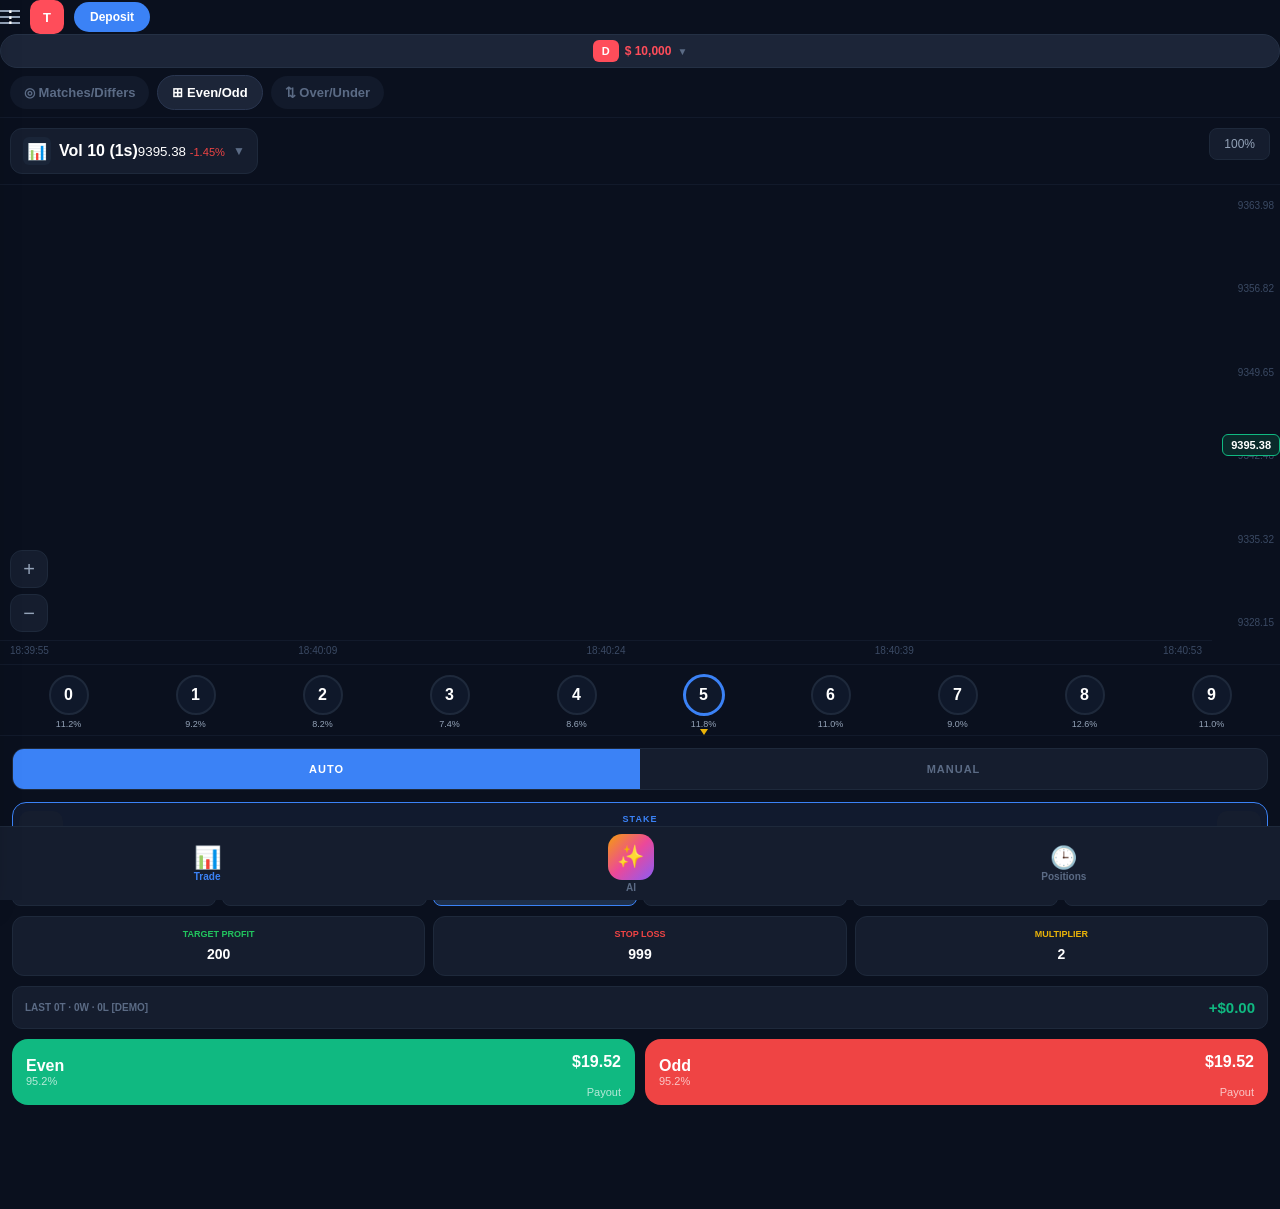
==== dashboard.html @ 3d6353e6 "Update dashboard.html" ====
<!DOCTYPE html>
<html>
<head>
<meta charset="UTF-8">
<meta name="viewport" content="width=device-width,initial-scale=1,maximum-scale=1,user-scalable=no">
<title>Vol 10 (1s) - Demo/Real</title>
<style>
*{margin:0;padding:0;box-sizing:border-box;font-family:Inter,Arial,sans-serif}
body{background:#0A101E;color:#fff;overflow-x:hidden;padding-bottom:90px}
.top{height:56px;background:#151D2E;display:flex;align-items:center;justify-content:space-between;padding:0 12px;border-bottom:1px solid #1E293B;position:sticky;top:0;z-index:20}
.top-l{display:flex;align-items:center;gap:10px}
.ham{width:20px;height:2px;background:#94a3b8;box-shadow:0 6px 0 #94a3b8,0 -6px 0 #94a3b8;cursor:pointer}
.t{width:34px;height:34px;background:#FF4D5A;border-radius:10px;display:flex;align-items:center;justify-content:center;font-weight:900;font-size:13px}
.dep-left{background:#3B82F6;border:none;color:#fff;padding:8px 16px;border-radius:20px;font-size:12px;font-weight:800;cursor:pointer}
.bal-wrap{position:relative}
.rbal{background:#1C2538;border-radius:20px;padding:5px 10px;display:flex;align-items:center;gap:6px;border:1px solid #243044;cursor:pointer;min-width:95px;justify-content:center}
.rbal .r{width:26px;height:22px;border-radius:6px;display:flex;align-items:center;justify-content:center;font-size:11px;font-weight:800;color:#fff}
.rbal .r.demo{background:#FF4D5A}.rbal .r.real{background:#3B82F6}
.rbal b{font-size:12px}
.bal-dropdown{position:absolute;top:40px;right:0;width:220px;background:#151D2E;border:1px solid #1E293B;border-radius:14px;z-index:100;display:none;overflow:hidden;box-shadow:0 10px 30px rgba(0,0,0,0.5)}
.bal-dropdown.open{display:block}
.acc-opt{padding:12px;display:flex;align-items:center;justify-content:space-between;cursor:pointer;border-bottom:1px solid #1E293B}
.acc-opt:last-child{border-bottom:none}
.acc-opt:hover{background:#1C2538}
.acc-opt .left{display:flex;align-items:center;gap:8px}
.acc-opt .circle{width:28px;height:28px;border-radius:8px;display:flex;align-items:center;justify-content:center;font-weight:800;font-size:12px;color:#fff}
.acc-opt .circle.demo{background:#FF4D5A}.acc-opt .circle.real{background:#3B82F6}
.acc-opt b{font-size:12px;display:block}.acc-opt small{font-size:10px;color:#94a3b8}
.acc-opt.on{background:#1E2F4A}
.reset-btn{margin:8px;background:#1C2538;border:1px solid #243044;border-radius:8px;padding:8px;text-align:center;font-size:11px;color:#94a3b8;cursor:pointer}
.reset-btn:hover{color:#fff;border-color:#3B82F6}

/* Side Menu & Overlay Styles */
.side-overlay{position:fixed;inset:0;background:rgba(0,0,0,0.5);z-index:9998;display:none}
.side-overlay.open{display:block}
.side-menu{position:fixed;top:0;left:-320px;width:280px;height:100%;background:#111622;color:#ffffff;transition:left 0.3s ease-in-out;z-index:9999;box-shadow:4px 0 15px rgba(0,0,0,0.6);display:flex;flex-direction:column;padding:16px;box-sizing:border-box;overflow-y:auto}
.side-menu.open{left:0}
.menu-top{display:flex;justify-content:space-between;align-items:center;margin-bottom:16px}
.menu-heading{font-size:16px;font-weight:700}
.menu-language{font-size:12px;background:#1C2538;padding:3px 6px;border-radius:4px;color:#94a3b8}
.menu-close{background:none;border:none;color:#fff;font-size:22px;cursor:pointer}
.menu-profile{display:flex;align-items:center;gap:12px;background:#1a2233;padding:10px;border-radius:8px;margin-bottom:12px}
.menu-avatar{width:38px;height:38px;background:#3B82F6;color:#fff;border-radius:50%;display:flex;align-items:center;justify-content:center;font-weight:bold;font-size:16px;flex-shrink:0}
.menu-profile-info{display:flex;flex-direction:column;overflow:hidden}
.menu-profile-info b{font-size:13px;color:#fff;text-overflow:ellipsis;overflow:hidden;white-space:nowrap}
.menu-profile-info small{font-size:11px;color:#9ca3af;text-overflow:ellipsis;overflow:hidden;white-space:nowrap;margin-top:2px}
.menu-brand{font-size:11px;color:#3B82F6;font-weight:800;margin-bottom:12px;letter-spacing:0.5px}
.menu-item{display:flex;align-items:center;gap:10px;color:#cbd5e1;text-decoration:none;padding:10px;border-radius:6px;font-size:13px;font-weight:500;cursor:pointer;transition:background 0.2s}
.menu-item:hover{background:#1c2538;color:#fff}
.menu-icon{font-size:16px;width:20px;text-align:center}
.menu-divider{height:1px;background:#1E293B;margin:8px 0}
.menu-logout{color:#ef4444 !important;font-weight:600}
.menu-footer{margin-top:auto;text-align:center;font-size:10px;color:#64748b;padding-top:10px}

.tabs{height:50px;display:flex;align-items:center;gap:8px;padding:0 10px;background:#0A101E;border-bottom:1px solid #121A2B;overflow-x:auto}
.tabs button{border:none;background:#121A2B;color:#5B6B85;font-size:13px;font-weight:600;padding:9px 14px;border-radius:20px;white-space:nowrap;cursor:pointer}
.tabs .on{background:#1C2538;color:#fff;border:1px solid #2A3650}
.vol-row{padding:10px;display:flex;justify-content:space-between;align-items:flex-start}
.vol-box{background:#151D2E;border:1px solid #1E293B;border-radius:12px;padding:8px 12px;display:flex;align-items:center;gap:8px;min-width:150px;cursor:pointer}
.p100{background:#151D2E;border:1px solid #1E293B;border-radius:8px;padding:8px 14px;font-size:12px;color:#94a3b8;cursor:pointer}
.chart{position:relative;width:100%;height:480px;background:#0A101E;overflow:hidden;border-top:1px solid #121A2B}
#cv{width:100%;height:100%}
.price-scale{position:absolute;right:0;top:10px;bottom:26px;width:68px;display:flex;flex-direction:column;justify-content:space-between;padding:5px 6px 10px 0;text-align:right;font-size:10px;color:#3B4A64;pointer-events:none}
.price-tag{position:absolute;right:0;background:#0A2A2A;border:1px solid #10B981;color:#fff;font-size:11px;font-weight:700;padding:4px 8px;border-radius:6px;transform:translateY(-50%);z-index:2}
.time-row{position:absolute;bottom:0;left:0;right:68px;height:24px;display:flex;justify-content:space-between;padding:4px 10px;font-size:10px;color:#3B4A64;border-top:1px solid #121A2B;background:#0A101E}
.zoom{position:absolute;left:10px;bottom:32px;display:flex;flex-direction:column;gap:6px;z-index:3}
.zoom button{width:38px;height:38px;background:#151D2E;border:1px solid #1E293B;border-radius:12px;color:#94a3b8;font-size:20px;cursor:pointer}
.digits{height:72px;background:#0A101E;border-top:1px solid #121A2B;border-bottom:1px solid #121A2B;display:flex;align-items:center;padding:0 6px;gap:2px;overflow-x:auto}
.di{flex:1;min-width:48px;text-align:center;position:relative;padding-top:4px;cursor:pointer}
.di .circle{width:40px;height:40px;border-radius:50%;border:2px solid #1E293B;margin:0 auto;display:flex;align-items:center;justify-content:center;background:#0F182A}
.di .circle.sel{border-color:#3B82F6;box-shadow:0 0 0 1px #3B82F6}
.di .tri{position:absolute;bottom:-6px;left:50%;transform:translateX(-50%);width:0;height:0;border-left:4px solid transparent;border-right:4px solid transparent;border-top:6px solid #EAB308;display:none}
.di.sel .tri{display:block}
.di small.perc{font-size:9px;color:#94a3b8;margin-top:4px;display:block}
.switch{margin:12px;background:#151D2E;border-radius:12px;display:flex;overflow:hidden;height:42px;border:1px solid #1E293B}
.switch button{flex:1;border:none;background:transparent;color:#5B6B85;font-size:11px;font-weight:800;letter-spacing:1px;cursor:pointer}
.switch .on{background:#3B82F6;color:#fff}
.stake-wrap{margin:0 12px;background:#111A2E;border:1.5px solid #3B82F6;border-radius:14px;height:62px;display:flex;align-items:center;padding:0 6px;gap:8px}
.stake-wrap button{width:44px;height:44px;background:#151D2E;border:none;border-radius:10px;color:#94a3b8;font-size:18px;cursor:pointer}
.stake-mid{flex:1;text-align:center;position:relative;cursor:pointer}
.stake-mid label{font-size:9px;color:#3B82F6;letter-spacing:1px;font-weight:800;display:block}
.stake-mid b{font-size:22px;font-weight:800;display:block;margin-top:2px}
.stake-mid i{position:absolute;left:10px;top:30px;color:#3B82F6;font-style:normal;font-size:14px;font-weight:800}
.chips{display:flex;gap:6px;margin:10px 12px}
.chips span{flex:1;background:#151D2E;border:1px solid #1E293B;border-radius:8px;padding:9px 0;text-align:center;font-size:11px;color:#5B6B85;font-weight:600;cursor:pointer}
.chips .on{background:#1E2F4A;border-color:#3B82F6;color:#60A5FA}
.boxes{display:grid;grid-template-columns:1fr 1fr 1fr;gap:8px;margin:0 12px}
.box{background:#151D2E;border:1px solid #1E293B;border-radius:12px;padding:12px 8px;text-align:center}
.box label{font-size:9px;font-weight:800;display:block;margin-bottom:6px}
.box.green label{color:#22c55e}.box.red label{color:#ef4444}.box.yellow label{color:#EAB308}
.box input{font-size:14px;font-weight:800;background:transparent;border:none;color:#fff;text-align:center;width:100%;outline:none}
.last{margin:10px 12px;background:#151D2E;border:1px solid #1E293B;border-radius:10px;padding:12px;display:flex;justify-content:space-between;align-items:center}
.last span{font-size:10px;color:#5B6B85;font-weight:700}
.last b{color:#10B981;font-size:15px;font-weight:800}
.buy{display:grid;grid-template-columns:1fr 1fr;gap:10px;margin:10px 12px 14px}
.buy button{border:none;border-radius:16px;height:66px;padding:12px 14px;text-align:left;position:relative;cursor:pointer}
.buy .even{background:#10B981}.buy .odd{background:#EF4444}
.buy b{font-size:16px;font-weight:800;display:block;color:#fff}
.buy small{font-size:11px;color:rgba(255,255,255,0.7);display:block}
.buy .pr{position:absolute;right:14px;top:14px;text-align:right}
.bottom{position:fixed;bottom:0;left:0;right:0;height:74px;background:#151D2E;border-top:1px solid #1E293B;display:flex;justify-content:space-around;align-items:center;z-index:20}
.bottom div{text-align:center;color:#5B6B85;font-size:10px;font-weight:600;cursor:pointer}
.bottom .on{color:#3B82F6}
.modal{position:fixed;inset:0;background:rgba(0,0,0,0.6);z-index:200;display:none;align-items:center;justify-content:center;padding:20px}
.modal.open{display:flex}
.modal-box{background:#151D2E;border:1px solid #1E293B;border-radius:16px;width:100%;max-width:340px;padding:20px}
.modal-box h3{font-size:14px;margin-bottom:12px}
.modal-box input{width:100%;background:#0A101E;border:1px solid #1E293B;border-radius:10px;padding:12px;color:#fff;font-size:14px;margin-bottom:12px}
.modal-box button{width:100%;background:#3B82F6;border:none;border-radius:10px;padding:12px;color:#fff;font-weight:800;cursor:pointer}
</style>
</head>
<body>
<div class="top-l">
  <!-- Three dots / Hamburger menu trigger with visible dots and pointer -->
  <div class="ham" onclick="toggleMenu()" title="Open Menu" style="cursor:pointer; display:flex; align-items:center; justify-content:center; font-size:16px; font-weight:bold; letter-spacing:1px; color:#fff;">⋮</div>
  <div class="t">T</div>
  <button class="dep-left" onclick="openDep()">Deposit</button>
</div>

  <div class="bal-wrap">
    <div class="rbal" id="balBtn" onclick="toggleBal()"><div class="r demo" id="balIcon">D</div><b id="balText" style="color:#FF4D5A">$ 10,000</b><span style="font-size:10px;color:#5B6B85">▼</span></div>
    <div class="bal-dropdown" id="balDrop">
      <div class="acc-opt on" id="demoOpt" onclick="switchAcc('demo')">
        <div class="left"><div class="circle demo">D</div><div><b>DEMO Account</b><small id="demoBalTxt">$10,000.00</small></div></div><span style="color:#3B82F6">✓</span>
      </div>
      <div class="acc-opt" id="realOpt" onclick="switchAcc('real')">
        <div class="left"><div class="circle real">R</div><div><b>REAL Account</b><small id="realBalTxt">$0.00</small></div></div><span></span>
      </div>
      <div class="reset-btn" onclick="resetDemo()">🔄 Reset Demo Balance to $10,000</div>
    </div>
  </div>
</div>
<!-- SIDE MENU OVERLAY -->
<div id="sideOverlay" onclick="toggleMenu()" style="position:fixed; inset:0; background:rgba(0,0,0,0.7); backdrop-filter:blur(4px); display:none; z-index:999;"></div>

<!-- SIDE MENU DRAWER -->
<aside id="sideMenu" style="position:fixed; top:0; left:-320px; width:300px; height:100%; background:#050c18; border-right:1px solid #1e293b; box-shadow:5px 0 25px rgba(0,0,0,0.5); transition:left 0.3s cubic-bezier(0.4, 0, 0.2, 1); z-index:1000; padding:16px; overflow-y:auto; box-sizing:border-box;">

  <!-- MENU HEADER -->
  <div style="display:flex; justify-content:space-between; align-items:center; margin-bottom:14px;">
    <div style="font-size:16px; font-weight:700; color:#fff;">Menu</div>
    <div style="display:flex; align-items:center; gap:12px">
      <span style="font-size:12px; background:#1C2538; border:1px solid #1e293b; padding:3px 6px; border-radius:4px; color:#94a3b8;">EN</span>
      <button onclick="toggleMenu()" style="background:none; border:none; color:#fff; font-size:22px; cursor:pointer;">×</button>
    </div>
  </div>

  <!-- DYNAMIC USER PROFILE -->
  <div style="display:flex; align-items:center; gap:12px; background:#091629; border:1px solid #1e293b; padding:12px; border-radius:12px; margin-bottom:12px;">
    <div id="menuAvatar" style="width:42px; height:42px; background:#3B82F6; color:#fff; border-radius:50%; display:flex; align-items:center; justify-content:center; font-weight:bold; font-size:18px; flex-shrink:0;">U</div>
    <div style="display:flex; flex-direction:column; overflow:hidden;">
      <b id="menuName" style="font-size:14px; color:#fff; text-overflow:ellipsis; overflow:hidden; white-space:nowrap;">My Account</b>
      <small id="menuEmail" style="font-size:11px; color:#94a3b8; text-overflow:ellipsis; overflow:hidden; white-space:nowrap; margin-top:2px;">Loading account...</small>
    </div>
  </div>

  <!-- MAIN NAVIGATION -->
  <div style="display:flex; flex-direction:column; gap:8px; margin-bottom:12px;">
    <button onclick="handleSidebarAction('deposit')" style="display:flex; align-items:center; justify-content:space-between; width:100%; background:#091629; border:1px solid #1e293b; color:#fff; padding:12px 14px; border-radius:12px; font-size:13px; font-weight:600; cursor:pointer; text-align:left; box-sizing:border-box;">
      <span>💳 Deposit</span><span style="color:#94a3b8; font-size:16px;">›</span>
    </button>
    <button onclick="handleSidebarAction('withdraw')" style="display:flex; align-items:center; justify-content:space-between; width:100%; background:#091629; border:1px solid #1e293b; color:#fff; padding:12px 14px; border-radius:12px; font-size:13px; font-weight:600; cursor:pointer; text-align:left; box-sizing:border-box;">
      <span>💸 Withdraw</span><span style="color:#94a3b8; font-size:16px;">›</span>
    </button>
    <button onclick="handleSidebarAction('history')" style="display:flex; align-items:center; justify-content:space-between; width:100%; background:#091629; border:1px solid #1e293b; color:#fff; padding:12px 14px; border-radius:12px; font-size:13px; font-weight:600; cursor:pointer; text-align:left; box-sizing:border-box;">
      <span>📊 Trading History</span><span style="color:#94a3b8; font-size:16px;">›</span>
    </button>
    <button onclick="handleSidebarAction('positions')" style="display:flex; align-items:center; justify-content:space-between; width:100%; background:#091629; border:1px solid #1e293b; color:#fff; padding:12px 14px; border-radius:12px; font-size:13px; font-weight:600; cursor:pointer; text-align:left; box-sizing:border-box;">
      <span>🕒 Open Positions</span><span style="color:#94a3b8; font-size:16px;">›</span>
    </button>
    <button onclick="handleSidebarAction('settings')" style="display:flex; align-items:center; justify-content:space-between; width:100%; background:#091629; border:1px solid #1e293b; color:#fff; padding:12px 14px; border-radius:12px; font-size:13px; font-weight:600; cursor:pointer; text-align:left; box-sizing:border-box;">
      <span>⚙️ Account Settings</span><span style="color:#94a3b8; font-size:16px;">›</span>
    </button>
  </div>

  <!-- REFER AND EARN -->
  <div onclick="handleSidebarAction('refer')" style="background:#091629; border:1px solid #1e293b; border-radius:14px; padding:14px; margin-bottom:12px; cursor:pointer;">
    <div style="display:flex; align-items:center; gap:12px; margin-bottom:10px;">
      <div style="font-size:24px;">🎁</div>
      <div>
        <h3 style="font-size:13px; color:#fff; margin:0 0 2px 0;">Refer & Earn</h3>
        <p style="font-size:11px; color:#94a3b8; margin:0; line-height:1.3;">Invite friends and earn rewards via WhatsApp.</p>
      </div>
    </div>
    <button onclick="event.stopPropagation(); handleSidebarAction('refer')" style="width:100%; background:#2563eb; border:none; border-radius:8px; padding:10px; color:#fff; font-size:12px; font-weight:800; cursor:pointer;">
      INVITE FRIENDS →
    </button>
  </div>

  <!-- BOTTOM MENU -->
  <div style="display:flex; flex-direction:column; gap:8px; margin-bottom:12px;">
    <!-- DARK THEME -->
    <div style="display:flex; align-items:center; justify-content:space-between; width:100%; background:#091629; border:1px solid #1e293b; color:#fff; padding:12px 14px; border-radius:12px; font-size:13px; font-weight:600; box-sizing:border-box;">
      <span>🌙 Dark Theme</span>
      <label style="position:relative; display:inline-block; width:34px; height:20px;">
        <input type="checkbox" id="sidebarThemeToggle" checked style="opacity:0; width:0; height:0;">
        <span style="position:absolute; cursor:pointer; inset:0; background-color:#3b82f6; border-radius:20px;"></span>
      </label>
    </div>

    <button onclick="handleSidebarAction('help')" style="display:flex; align-items:center; justify-content:space-between; width:100%; background:#091629; border:1px solid #1e293b; color:#fff; padding:12px 14px; border-radius:12px; font-size:13px; font-weight:600; cursor:pointer; text-align:left; box-sizing:border-box;">
      <span>❓ Help Centre</span><span style="color:#94a3b8; font-size:16px;">›</span>
    </button>
    <button onclick="handleSidebarAction('chat')" style="display:flex; align-items:center; justify-content:space-between; width:100%; background:#091629; border:1px solid #1e293b; color:#fff; padding:12px 14px; border-radius:12px; font-size:13px; font-weight:600; cursor:pointer; text-align:left; box-sizing:border-box;">
      <span>💬 Live Chat</span><span style="color:#94a3b8; font-size:16px;">›</span>
    </button>
    <button onclick="handleSidebarAction('logout')" style="display:flex; align-items:center; justify-content:space-between; width:100%; background:#091629; border:1px solid rgba(255,77,77,0.3); color:#ff4d4d; padding:12px 14px; border-radius:12px; font-size:13px; font-weight:600; cursor:pointer; text-align:left; box-sizing:border-box;">
      <span style="color:#ff4d4d;">🚪 Log Out</span><span style="color:#ff4d4d; font-size:16px;">›</span>
    </button>
  </div>

  <!-- FOOTER -->
  <div style="text-align:center; font-size:11px; color:#64748b; margin-top:16px; padding-top:12px; border-top:1px solid #1e293b;">
    <p style="margin:0;">Traders Scheem v1.0.0</p>
  </div>

</aside>



<div class="tabs"><button>◎ Matches/Differs</button><button class="on">⊞ Even/Odd</button><button>⇅ Over/Under</button></div>

<div class="vol-row">
  <div class="vol-box"><div style="background:#1A2538;width:28px;height:28px;border-radius:6px;display:flex;align-items:center;justify-content:center;color:#3B82F6">📊</div><div><b>Vol 10 (1s)</b><small><span id="volPrice">9362.02</span> <small style="color:#ef4444">-1.45%</small></small></div><span style="color:#5B6B85;font-size:12px">▼</span></div>
  <div class="p100">100%</div>
</div>

<div class="chart">
  <canvas id="cv"></canvas>
  <div class="price-scale"><span>9363.98</span><span>9356.82</span><span>9349.65</span><span>9342.48</span><span>9335.32</span><span>9328.15</span></div>
  <div class="price-tag" id="ptag">9362.02</div>
  <div class="time-row"><span>18:39:55</span><span>18:40:09</span><span>18:40:24</span><span>18:40:39</span><span>18:40:53</span></div>
  <div class="zoom"><button>+</button><button>−</button></div>
</div>

<div class="digits" id="digits"></div>

<div class="switch"><button class="on" id="autoB" onclick="setMode('AUTO')">AUTO</button><button id="manB" onclick="setMode('MANUAL')">MANUAL</button></div>

<div class="stake-wrap"><button onclick="changeStake(-1)">−</button><div class="stake-mid" onclick="editStake()"><label>STAKE</label><i>$</i><b id="stake">10</b></div><button onclick="changeStake(1)">+</button></div>

<div class="chips" id="chips"><span data-v="1" onclick="setChip(1)">$1</span><span data-v="5" onclick="setChip(5)">$5</span><span class="on" data-v="10" onclick="setChip(10)">$10</span><span data-v="25" onclick="setChip(25)">$25</span><span data-v="50" onclick="setChip(50)">$50</span><span data-v="100" onclick="setChip(100)">$100</span></div>

<div class="boxes">
  <div class="box green"><label>TARGET PROFIT</label><input value="200"></div>
  <div class="box red"><label>STOP LOSS</label><input value="999"></div>
  <div class="box yellow"><label>MULTIPLIER</label><input value="2"></div>
</div>

<div class="last"><span id="lastInfo">LAST  0T · 0W · 0L [DEMO]</span><b id="profit">+$0.00</b></div>

<div class="buy">
  <button class="even" onclick="doTrade('EVEN')"><b>Even</b><small>95.2%</small><div class="pr"><b id="pe">$19.52</b><br><small>Payout</small></div></button>
  <button class="odd" onclick="doTrade('ODD')"><b>Odd</b><small>95.2%</small><div class="pr"><b id="po">$19.52</b><br><small>Payout</small></div></button>
</div>

<div class="bottom"><div class="on"><div style="font-size:22px">📊</div>Trade</div><div><div style="width:46px;height:46px;background:linear-gradient(135deg,#F59E0B,#EC4899,#8B5CF6);border-radius:14px;display:flex;align-items:center;justify-content:center;font-size:22px;margin:0 auto 2px;color:#fff">✨</div>AI</div><div><div style="font-size:22px">🕒</div>Positions</div></div>

<div class="modal" id="depModal">
  <div class="modal-box">
    <h3 id="depTitle">Deposit to REAL Account</h3>
    <input id="depInput" type="number" placeholder="Enter amount $" value="10">
    <button onclick="doDeposit()">Deposit</button>
    <button style="background:transparent;color:#94a3b8;margin-top:8px" onclick="closeDep()">Cancel</button>
  </div>
</div>

<script>
let stake=10, lastD=2, profit=0, total=0, wins=0, losses=0, autoMode=true;
let balances={demo:10000, real:0}, mode='demo';
let pts=[], pr=9320;
const cv=document.getElementById('cv'), ctx=cv.getContext('2d'), ptag=document.getElementById('ptag');

function resize(){cv.width=cv.offsetWidth*2;cv.height=480*2;ctx.scale(2,2);}resize();window.onresize=resize;
for(let i=0;i<160;i++){let c=Math.sin(i/5)*2 + (Math.random()-0.5)*3; if(i<20) c=4; if(i>100) c=Math.sin(i/3)*3; pr+=c; pts.push(pr);}
function draw(){
  ctx.clearRect(0,0,cv.offsetWidth,480);
  let slice=pts.slice(-110); let min=Math.min(...slice)-8, max=Math.max(...slice)+12, range=max-min;
  const W=cv.offsetWidth-68, H=430;
  ctx.strokeStyle='#FFFFFF'; ctx.lineWidth=1.8; ctx.beginPath();
  slice.forEach((p,i)=>{let x=(i/(slice.length-1))*W; let y=15+H-((p-min)/range)*H*0.85; if(i==0) ctx.moveTo(x,y); else ctx.lineTo(x,y);});
  ctx.stroke();
  let last=slice[slice.length-1]; let yL=15+H-((last-min)/range)*H*0.85; ptag.style.top=yL+'px'; ptag.innerText=last.toFixed(2); document.getElementById('volPrice').innerText=last.toFixed(2);
}
let perc={0:11.2,1:9.2,2:8.2,3:7.4,4:8.6,5:11.8,6:11.0,7:9.0,8:12.6,9:11.0};
function renderDigits(){
  let html='';
  for(let i=0;i<10;i++){
    html+=`<div class="di ${i===lastD?'sel':''}" onclick="pickDigit(${i})"><div class="circle ${i===lastD?'sel':''}"><b>${i}</b></div><div class="tri" style="${i===lastD?'display:block':''}"></div><small class="perc">${perc[i].toFixed(1)}%</small></div>`;
  }
  document.getElementById('digits').innerHTML=html;
}
function tick(){let ch=(Math.random()-0.5)*3; let last=pts[pts.length-1]+ch; pts.push(last); if(pts.length>250) pts.shift(); lastD=Math.abs(Math.floor(last))%10; renderDigits(); draw();}
setInterval(tick,800);

// Menu Toggle Functionality
function toggleMenu(){
  const menu = document.getElementById('sideMenu');
  const overlay = document.getElementById('sideOverlay');
  if(menu && overlay){
    menu.classList.toggle('open');
    overlay.classList.toggle('open');
  }
}

// Dynamically load the logged-in user's actual email & username from localStorage
function loadUserData(){
  const userEmail = localStorage.getItem('userEmail') || localStorage.getItem('loggedInEmail');
  const userName = localStorage.getItem('userName') || localStorage.getItem('loggedInUser');

  const emailElem = document.getElementById('menuEmail');
  const nameElem = document.getElementById('menuName');
  const initialElem = document.getElementById('menuAvatar');

  if(userEmail){
    if(emailElem) emailElem.innerText = userEmail;
    if(nameElem && !userName){
      nameElem.innerText = userEmail.split('@')[0];
    }
    if(initialElem){
      initialElem.innerText = userEmail.charAt(0).toUpperCase();
    }
  } else {
    if(emailElem) emailElem.innerText = 'Not signed in';
    if(nameElem) nameElem.innerText = 'Guest User';
    if(initialElem) initialElem.innerText = 'G';
  }

 if(userName){
    if(nameElem) nameElem.innerText = userName;
    if(initialElem) initialElem.innerText = userName.charAt(0).toUpperCase();
  }
}

function logoutUser(){
  localStorage.removeItem('userEmail');
  localStorage.removeItem('userName');
  localStorage.removeItem('loggedInEmail');
  localStorage.removeItem('loggedInUser');

  window.location.href = 'login.html';
    }

function toggleBal(){document.getElementById('balDrop').classList.toggle('open');}
function switchAcc(m){
  mode=m;
  document.querySelectorAll('.acc-opt').forEach(e=>e.classList.remove('on'));
  document.getElementById(m+'Opt').classList.add('on');
  updateBalDisplay();
  toggleBal();
}
function updateBalDisplay(){
  let icon=document.getElementById('balIcon'), text=document.getElementById('balText');
  if(mode==='demo'){icon.className='r demo'; icon.innerText='D'; text.style.color='#FF4D5A'; text.innerText='$ '+balances.demo.toLocaleString();}
  else{icon.className='r real'; icon.innerText='R'; text.style.color='#3B82F6'; text.innerText='$ '+balances.real.toFixed(2);}
  document.getElementById('demoBalTxt').innerText='$'+balances.demo.toLocaleString()+'.00';
  document.getElementById('realBalTxt').innerText='$'+balances.real.toFixed(2);
  document.getElementById('lastInfo').innerText=`LAST  ${total}T · ${wins}W · ${losses}L [${mode.toUpperCase()}]`;
}
function resetDemo(){
  balances.demo=10000; profit=0; total=0; wins=0; losses=0;
  document.getElementById('profit').innerText='+$0.00';
  document.getElementById('lastInfo').innerText=`LAST  0T · 0W · 0L [DEMO]`;
  updateBalDisplay();
  alert('Demo balance reset to $10,000');
  toggleBal();
}
function openDep(){
  if(mode==='demo'){
    if(confirm('You are in DEMO mode. Switch to REAL to deposit?')){
      switchAcc('real');
      setTimeout(()=>{document.getElementById('depModal').classList.add('open');},300);
    }
    return;
  }
  document.getElementById('depTitle').innerText='Deposit to REAL Account';
  document.getElementById('depModal').classList.add('open');
}
function closeDep(){document.getElementById('depModal').classList.remove('open');}
function doDeposit(){
  let v=parseFloat(document.getElementById('depInput').value);
  if(v>0){balances.real+=v; updateBalDisplay(); closeDep();}
}
function updPay(){let p=(stake*1.952).toFixed(2); document.getElementById('pe').innerText='$'+p; document.getElementById('po').innerText='$'+p;}
function setChip(v){stake=v; document.getElementById('stake').innerText=stake; document.querySelectorAll('#chips span').forEach(s=>s.classList.toggle('on', parseInt(s.dataset.v)===v)); updPay();}
function changeStake(d){stake=Math.max(1,stake+d); document.getElementById('stake').innerText=stake; updPay(); document.querySelectorAll('#chips span').forEach(s=>s.classList.remove('on'));}
function editStake(){let v=prompt('Enter Stake $', stake); if(v){stake=parseInt(v); document.getElementById('stake').innerText=stake; updPay();}}
function setMode(m){autoMode=m==='AUTO'; document.getElementById('autoB').className=autoMode?'on':''; document.getElementById('manB').className=!autoMode?'on':'';}
function doTrade(dir){
  let curBal=balances[mode];
  if(curBal<stake){alert('Low '+mode.toUpperCase()+' balance! '+(mode==='demo'?'Reset demo.':'Deposit.')); return;}
  balances[mode]-=stake;
  let win=(dir==='EVEN'&&lastD%2===0)||(dir==='ODD'&&lastD%2===1);
  total++; if(win){wins++; let p=stake*0.952; balances[mode]+=stake+p; profit+=p;} else {losses++; profit-=stake;}
  document.getElementById('profit').innerText=(profit>=0?'+$':'-$')+Math.abs(profit).toFixed(2);
  document.getElementById('profit').style.color=profit>=0?'#10B981':'#ef4444';
  document.getElementById('lastInfo').innerText=`LAST  ${total}T · ${wins}W · ${losses}L [${mode.toUpperCase()}]`;
  updateBalDisplay();
  if(autoMode && total<100){setTimeout(()=>doTrade(Math.random()>0.5?'EVEN':'ODD'),1500);}
}
function pickDigit(i){lastD=i; renderDigits();}

function handleSidebarAction(action) {
  if (action === 'deposit') {
    toggleMenu();
    if (typeof openDep === 'function') {
      openDep();
    } else {
      window.location.href = 'deposit.html';
    }
  } else if (action === 'withdraw') {
    window.location.href = 'withdraw.html';
  } else if (action === 'history') {
    window.location.href = 'history.html';
  } else if (action === 'positions') {
    toggleMenu();
    alert('Positions view active on dashboard.');
  } else if (action === 'settings') {
    window.location.href = 'settings.html';
  } else if (action === 'refer') {
    const inviteText = encodeURIComponent("Hey! Join me on Traders Scheem and start trading today: https://haasngeno-debug.github.io/traders-scheem/");
    window.open(`https://wa.me/?text=${inviteText}`, '_blank');
  } else if (action === 'help') {
    window.open('https://wa.me/254114622873?text=Hello,%20I%20need%20help%20with%20Help%20Centre', '_blank');
  } else if (action === 'chat') {
    window.open('https://wa.me/254114622873?text=Hello,%20I%20would%20like%20to%20chat%20with%20support', '_blank');
  } else if (action === 'logout') {
    localStorage.removeItem('userEmail');
    localStorage.removeItem('userName');
    localStorage.removeItem('loggedInEmail');
    localStorage.removeItem('loggedInUser');
    window.location.href = 'login.html';
  }
}

// Initialize on page load
renderDigits(); 
draw(); 
updPay(); 
updateBalDisplay(); 
loadUserData();

document.addEventListener('click', (e)=>{
  if(!e.target.closest('.bal-wrap')) document.getElementById('balDrop').classList.remove('open');
});
</script>
</body>
</html>
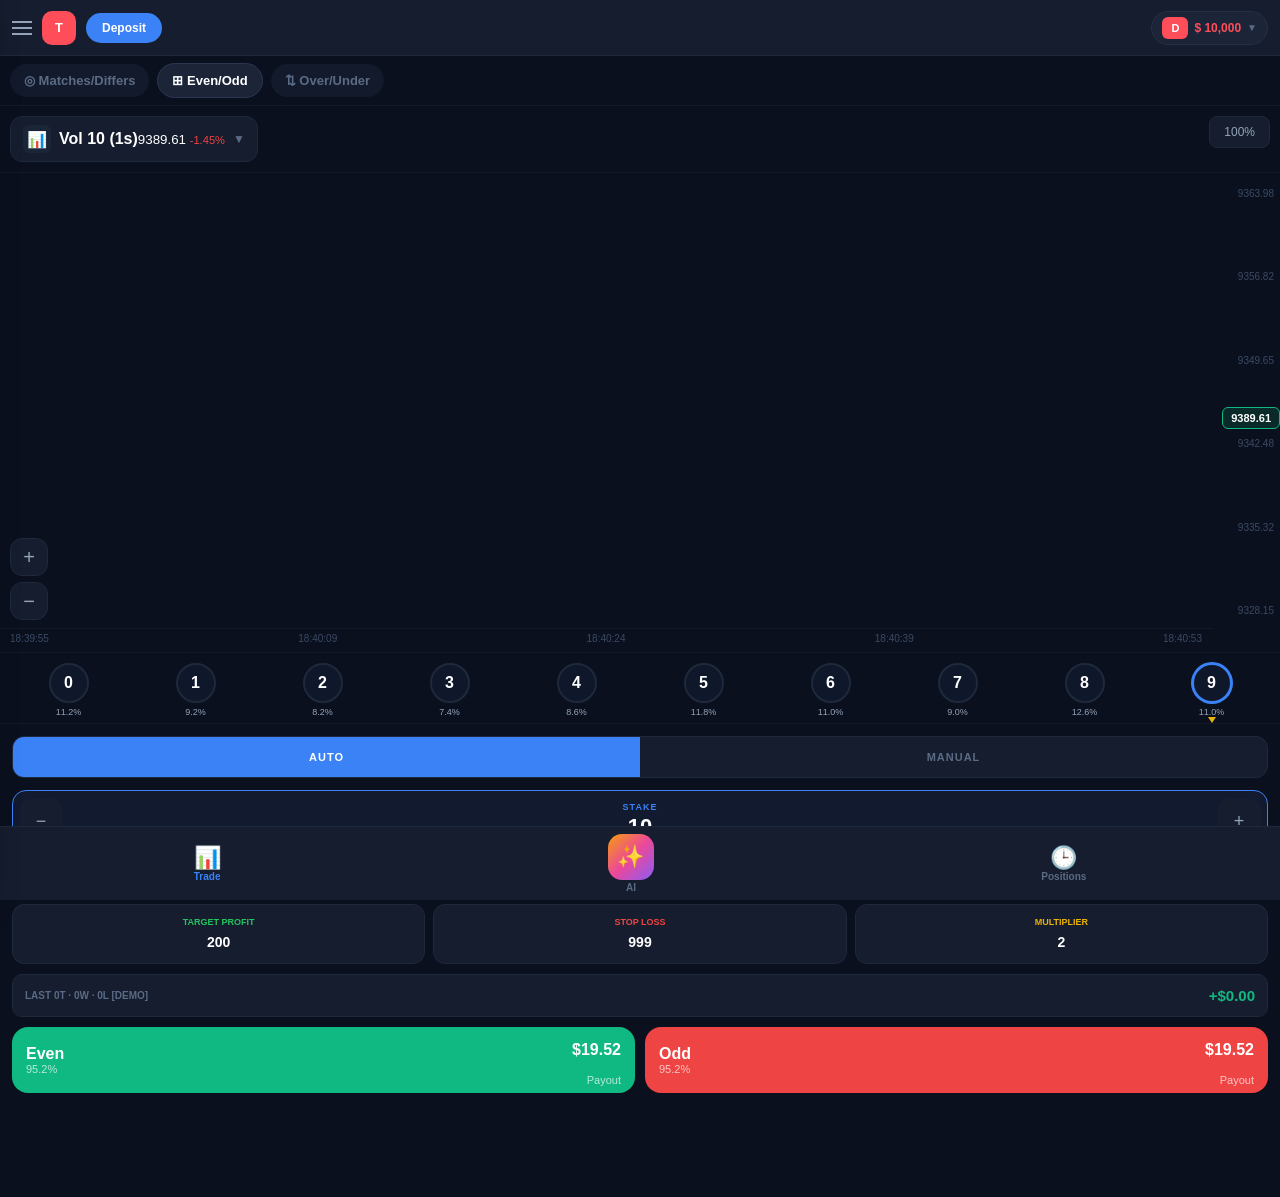
==== commit 1cf2fc76: "Update dashboard.html" ====
--- a/dashboard.html
+++ b/dashboard.html
@@ -110,13 +110,13 @@
 </style>
 </head>
 <body>
-<div class="top-l">
-  <!-- Three dots / Hamburger menu trigger with visible dots and pointer -->
-  <div class="ham" onclick="toggleMenu()" title="Open Menu" style="cursor:pointer; display:flex; align-items:center; justify-content:center; font-size:16px; font-weight:bold; letter-spacing:1px; color:#fff;">⋮</div>
-  <div class="t">T</div>
-  <button class="dep-left" onclick="openDep()">Deposit</button>
-</div>
-
+<div class="top">
+  <div class="top-l">
+    <!-- Three dots / Hamburger menu trigger -->
+    <div class="ham" onclick="toggleMenu()" title="Open Menu"></div>
+    <div class="t">T</div>
+    <button class="dep-left" onclick="openDep()">Deposit</button>
+  </div>
   <div class="bal-wrap">
     <div class="rbal" id="balBtn" onclick="toggleBal()"><div class="r demo" id="balIcon">D</div><b id="balText" style="color:#FF4D5A">$ 10,000</b><span style="font-size:10px;color:#5B6B85">▼</span></div>
     <div class="bal-dropdown" id="balDrop">
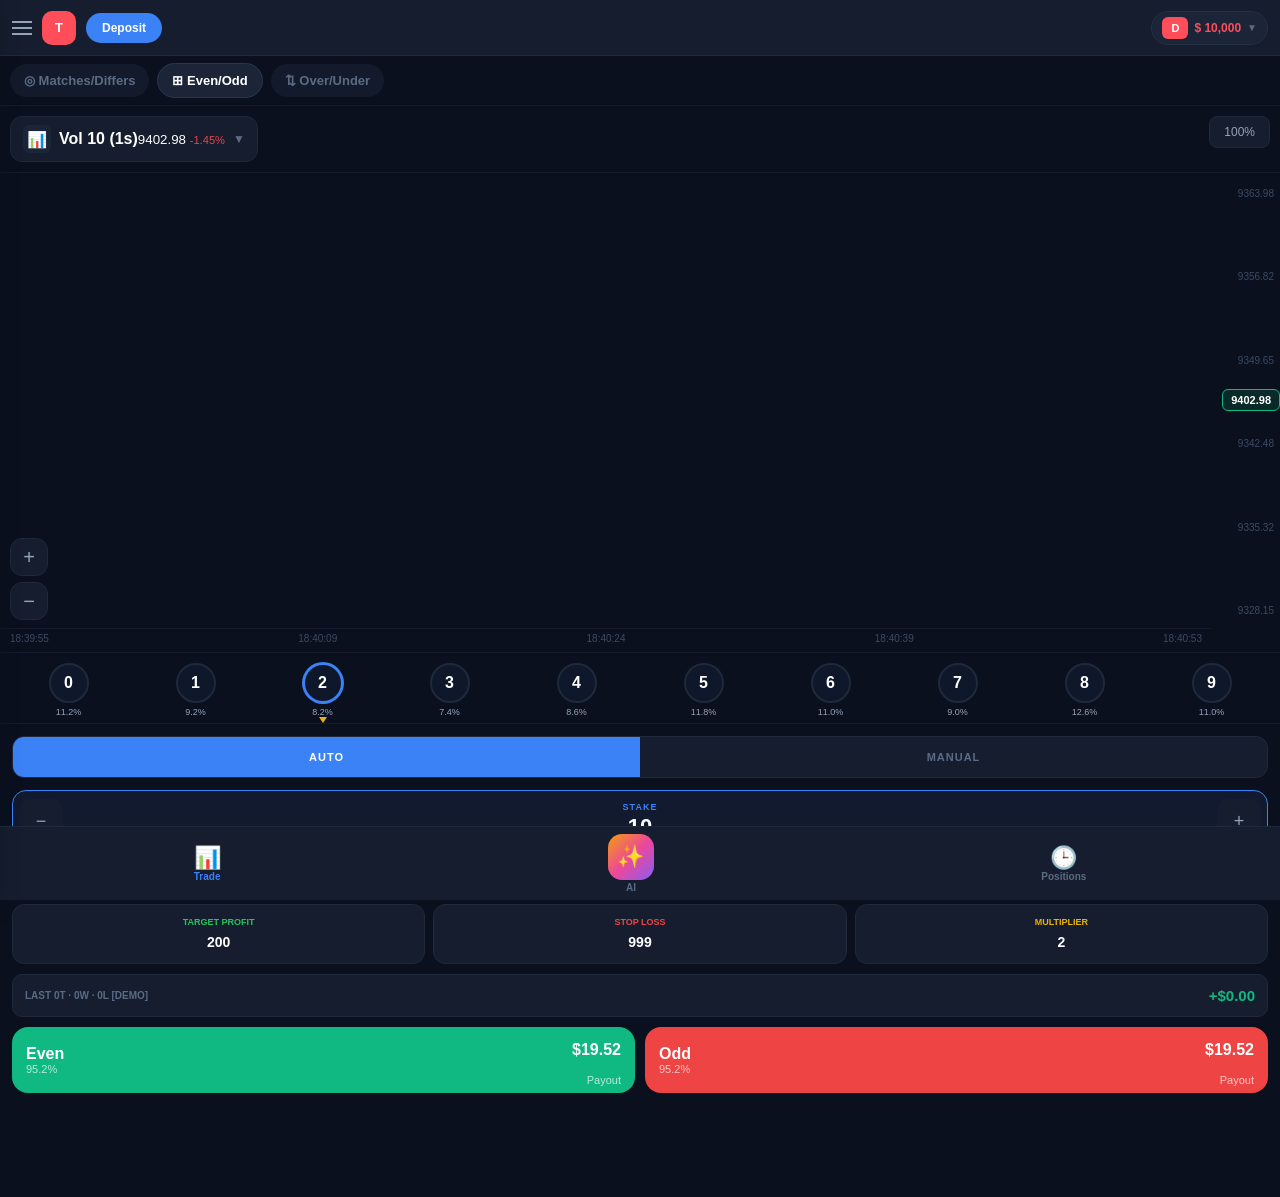
==== commit 1ee9708a: "Update dashboard.html" ====
--- a/dashboard.html
+++ b/dashboard.html
@@ -294,14 +294,19 @@
 setInterval(tick,800);
 
 // Menu Toggle Functionality
-function toggleMenu(){
+
+function toggleMenu() {
   const menu = document.getElementById('sideMenu');
   const overlay = document.getElementById('sideOverlay');
-  if(menu && overlay){
-    menu.classList.toggle('open');
-    overlay.classList.toggle('open');
-  }
-}
+
+  if (!menu || !overlay) return;
+
+  const isOpen = menu.classList.toggle('open');
+
+  overlay.classList.toggle('open', isOpen);
+  document.body.classList.toggle('menu-open', isOpen);
+}
+
 
 // Dynamically load the logged-in user's actual email & username from localStorage
 function loadUserData(){
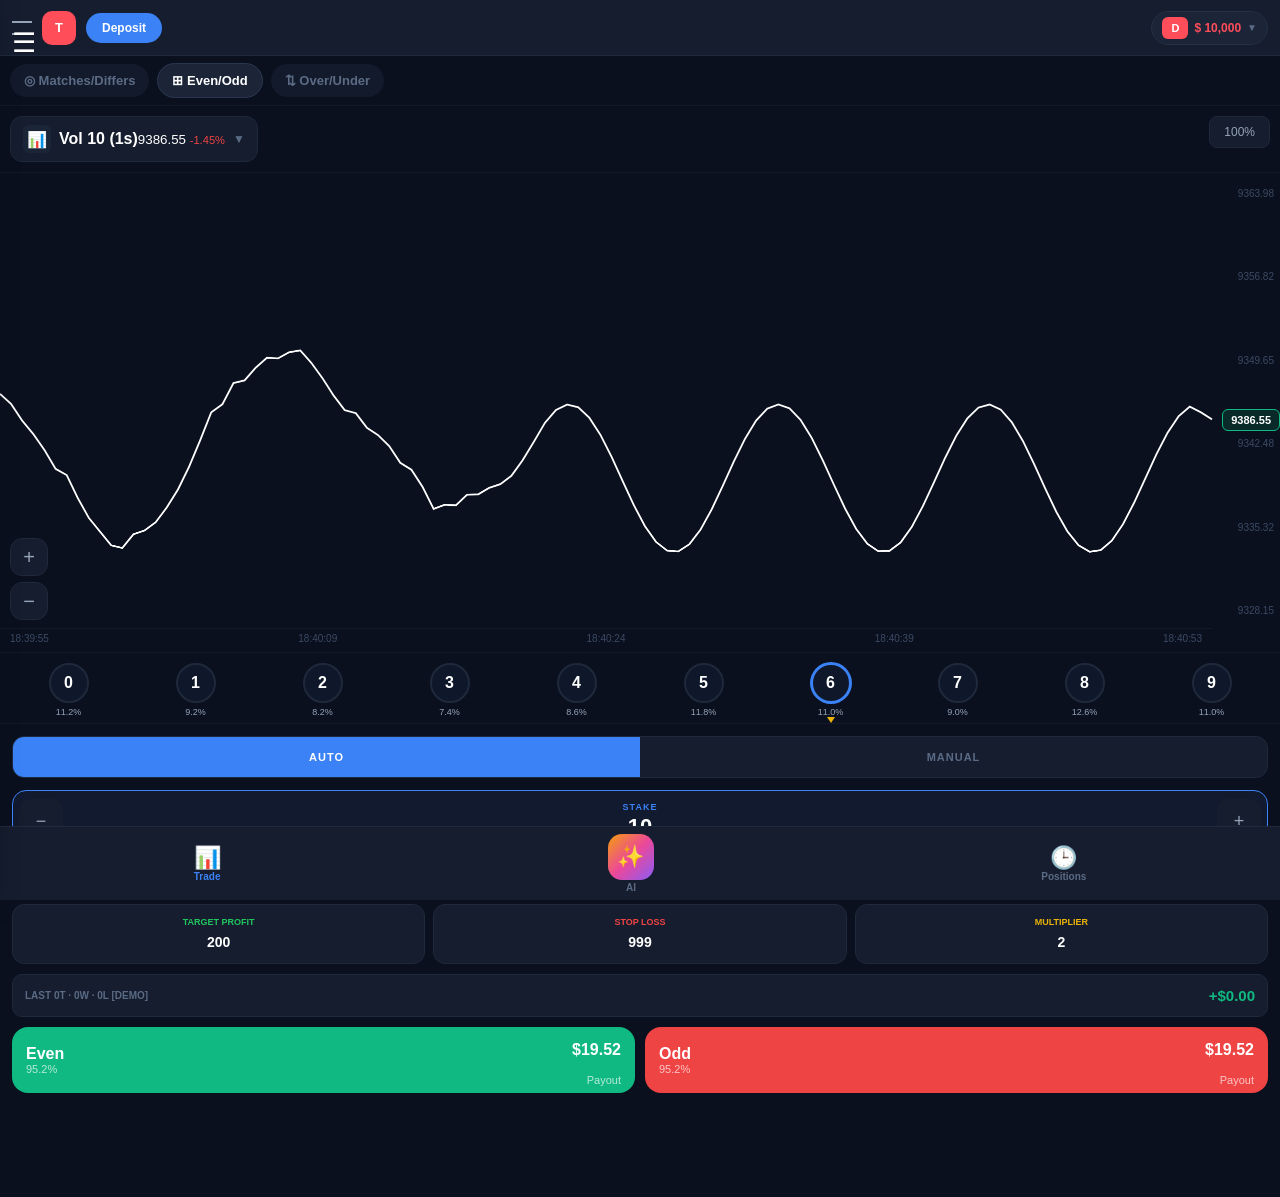
==== commit 9674ded9: "Update dashboard.html" ====
--- a/dashboard.html
+++ b/dashboard.html
@@ -113,7 +113,12 @@
 <div class="top">
   <div class="top-l">
     <!-- Three dots / Hamburger menu trigger -->
-    <div class="ham" onclick="toggleMenu()" title="Open Menu"></div>
+    <button type="button" class="ham"
+  onclick="toggleMenu()"
+  aria-label="Open menu"
+  style="background:none;border:none;color:white;font-size:27px;cursor:pointer;">
+  ☰
+</button>
     <div class="t">T</div>
     <button class="dep-left" onclick="openDep()">Deposit</button>
   </div>
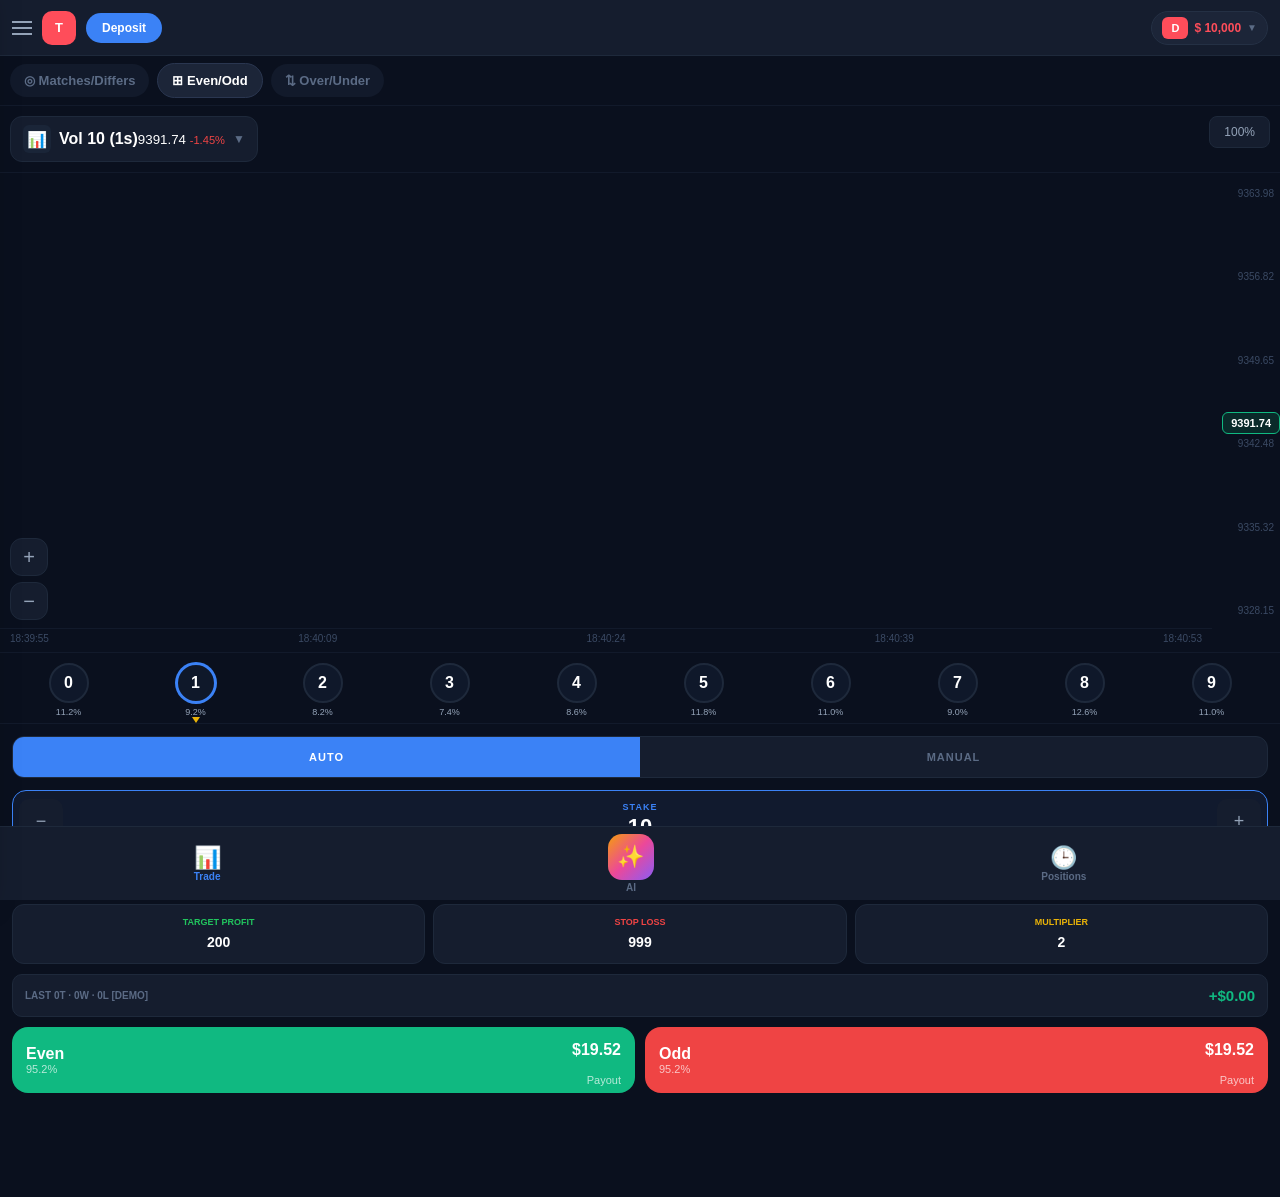
==== commit 55bc7835: "Update dashboard.html" ====
--- a/dashboard.html
+++ b/dashboard.html
@@ -113,11 +113,7 @@
 <div class="top">
   <div class="top-l">
     <!-- Three dots / Hamburger menu trigger -->
-    <button type="button" class="ham"
-  onclick="toggleMenu()"
-  aria-label="Open menu"
-  style="background:none;border:none;color:white;font-size:27px;cursor:pointer;">
-  ☰
+    <div class="ham" onclick="toggleMenu()" title="Open Menu"></div>
 </button>
     <div class="t">T</div>
     <button class="dep-left" onclick="openDep()">Deposit</button>
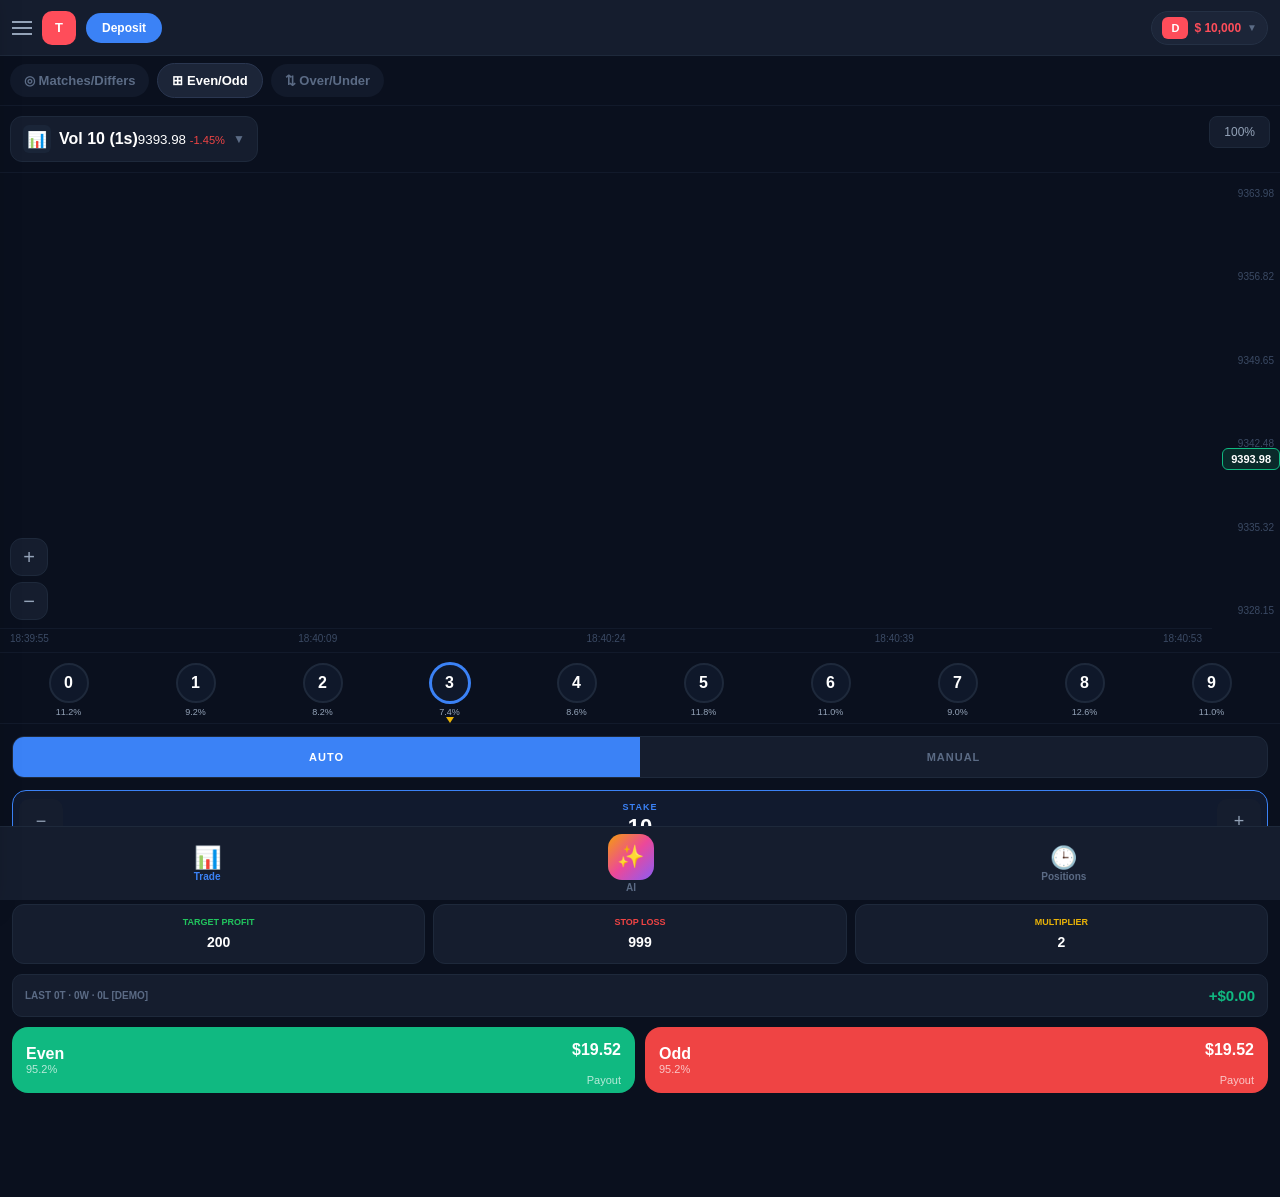
==== commit 4492fb2c: "Update dashboard.html" ====
--- a/dashboard.html
+++ b/dashboard.html
@@ -449,6 +449,34 @@
 document.addEventListener('click', (e)=>{
   if(!e.target.closest('.bal-wrap')) document.getElementById('balDrop').classList.remove('open');
 });
+  
+function openSidebarNow() {
+  const menu = document.getElementById('sideMenu');
+  const overlay = document.getElementById('sideOverlay');
+
+  if (!menu || !overlay) {
+    alert('ERROR: Sidebar HTML not found!');
+    return;
+  }
+
+  menu.style.setProperty('left', '0px', 'important');
+  overlay.style.setProperty('display', 'block', 'important');
+
+  document.body.style.overflow = 'hidden';
+}
+
+function closeSidebarNow() {
+  const menu = document.getElementById('sideMenu');
+  const overlay = document.getElementById('sideOverlay');
+
+  if (!menu || !overlay) return;
+
+  menu.style.setProperty('left', '-320px', 'important');
+  overlay.style.setProperty('display', 'none', 'important');
+
+  document.body.style.overflow = '';
+}
+  
 </script>
 </body>
 </html>
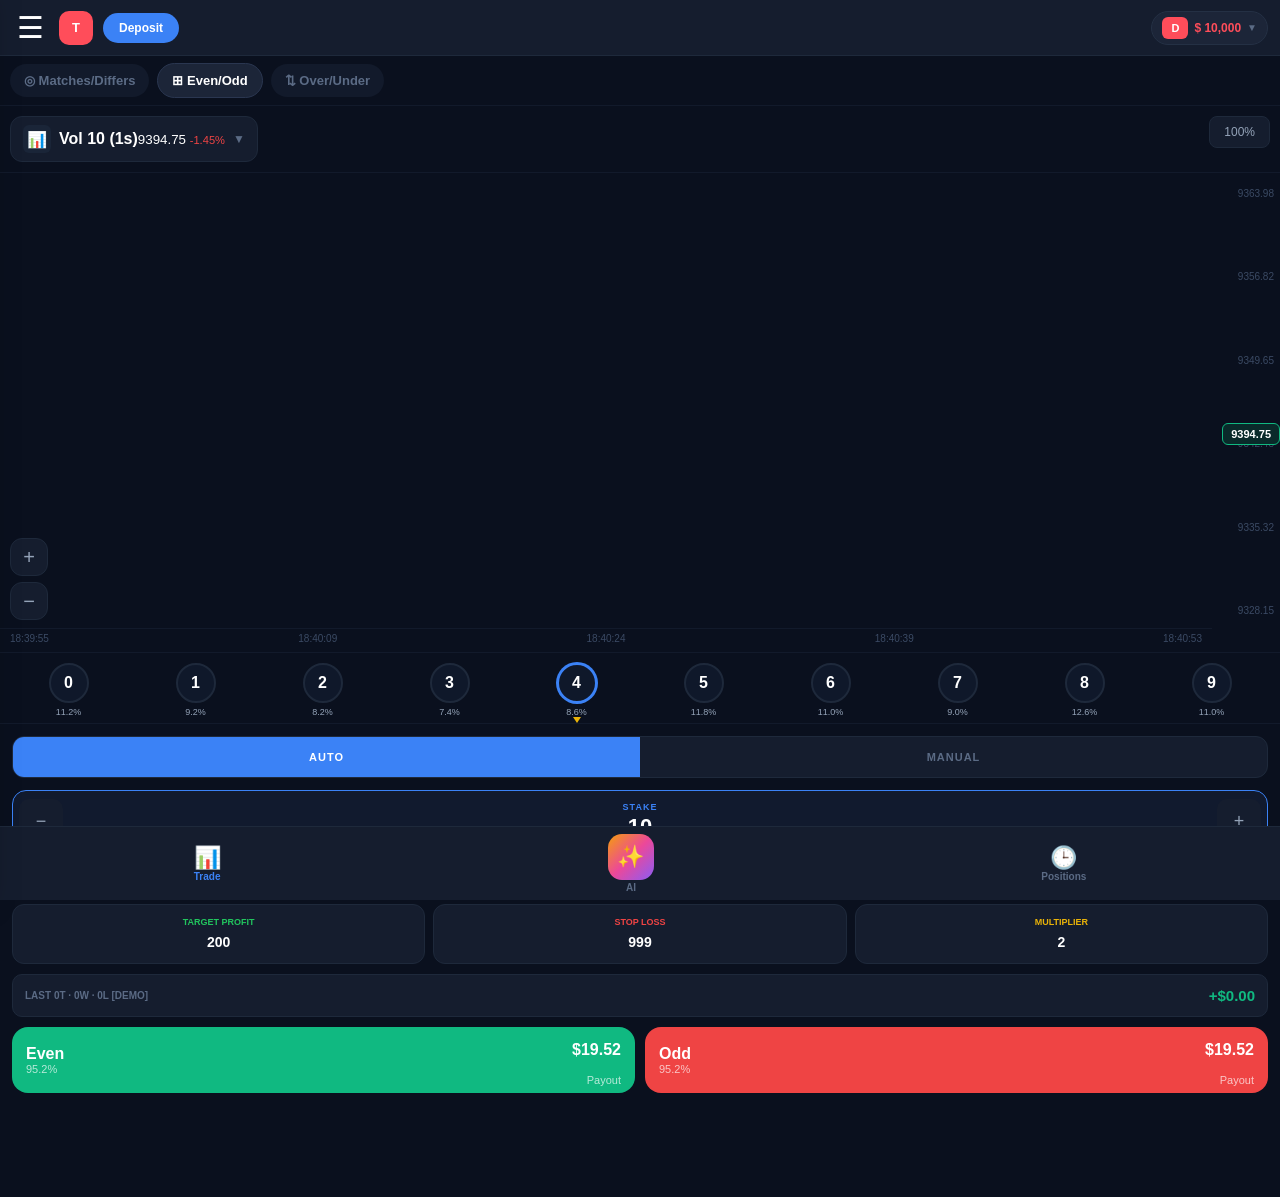
==== commit 2a11c27b: "Update dashboard.html" ====
--- a/dashboard.html
+++ b/dashboard.html
@@ -112,8 +112,14 @@
 <body>
 <div class="top">
   <div class="top-l">
-    <!-- Three dots / Hamburger menu trigger -->
-    <div class="ham" onclick="toggleMenu()" title="Open Menu"></div>
+    <!-- HAMBURGER MENU BUTTON -->
+<button
+  id="menuOpenBtn"
+  type="button"
+  onclick="openSidebarNow()"
+  title="Open Menu"
+  style="background:none;border:none;color:white;font-size:30px;padding:5px;cursor:pointer;">
+  ☰
 </button>
     <div class="t">T</div>
     <button class="dep-left" onclick="openDep()">Deposit</button>
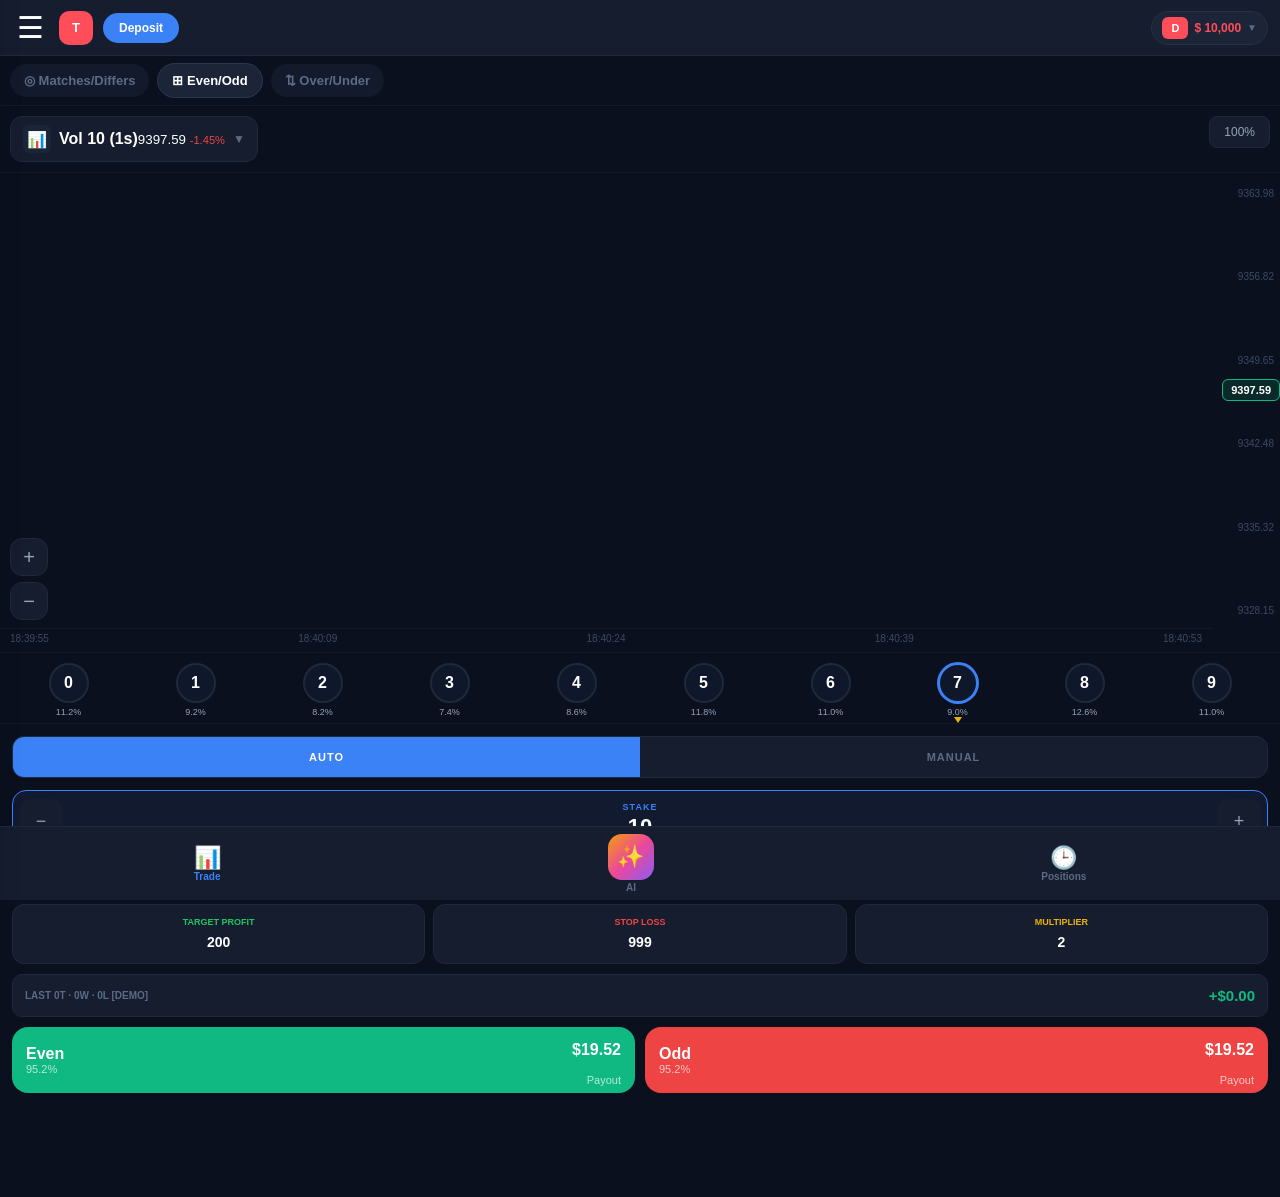
==== commit 57b0beba: "Update dashboard.html" ====
--- a/dashboard.html
+++ b/dashboard.html
@@ -148,7 +148,12 @@
     <div style="font-size:16px; font-weight:700; color:#fff;">Menu</div>
     <div style="display:flex; align-items:center; gap:12px">
       <span style="font-size:12px; background:#1C2538; border:1px solid #1e293b; padding:3px 6px; border-radius:4px; color:#94a3b8;">EN</span>
-      <button onclick="toggleMenu()" style="background:none; border:none; color:#fff; font-size:22px; cursor:pointer;">×</button>
+      <button
+  type="button"
+  onclick="closeSidebarNow()"
+  style="background:none;border:none;color:#fff;font-size:28px;cursor:pointer;padding:5px;">
+  ×
+      </button>
     </div>
   </div>
 
